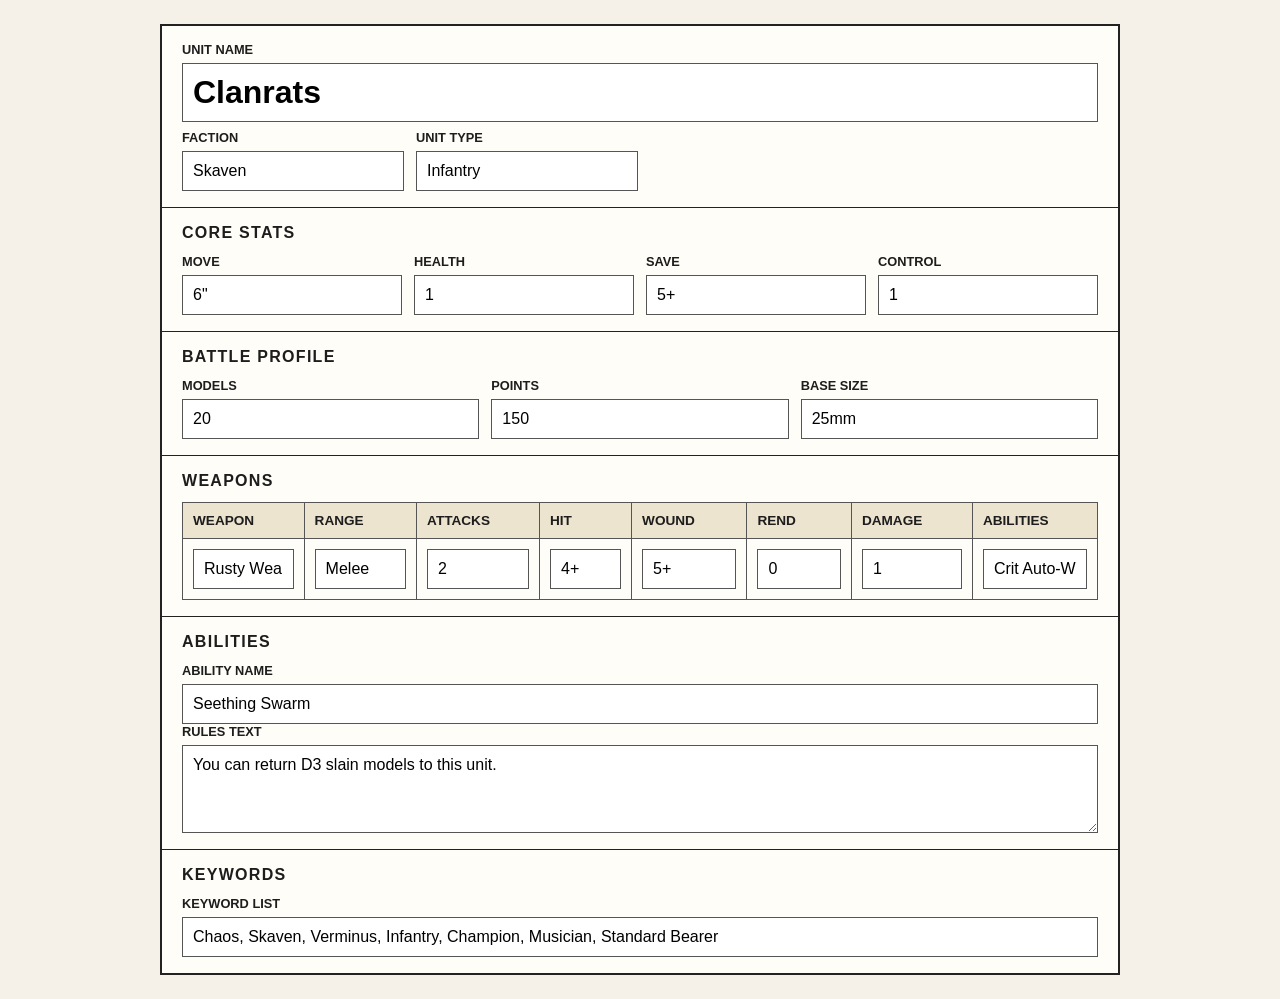
==== src/warscroll.html @ f7bf456a "Add stripped-down static warscroll layout Agent-Logs-Url: https://github.com/edwa5158/aos-army-build" ====
<!doctype html>
<html lang="en">
<head>
  <meta charset="utf-8">
  <meta name="viewport" content="width=device-width, initial-scale=1">
  <title>Warscroll Layout</title>
  <style>
    :root {
      color-scheme: light;
      font-family: Arial, sans-serif;
      background: #f5f1e8;
      color: #1d1d1d;
    }

    * {
      box-sizing: border-box;
    }

    body {
      margin: 0;
      padding: 24px;
    }

    main {
      max-width: 960px;
      margin: 0 auto;
      border: 2px solid #222;
      background: #fffdf7;
    }

    section,
    header {
      padding: 16px 20px;
      border-bottom: 1px solid #222;
    }

    section:last-child {
      border-bottom: 0;
    }

    h1,
    h2,
    h3,
    p {
      margin: 0;
    }

    h2 {
      margin-bottom: 12px;
      font-size: 1rem;
      text-transform: uppercase;
      letter-spacing: 0.08em;
    }

    .unit-name {
      font-size: 2rem;
      font-weight: 700;
      margin-bottom: 8px;
    }

    .unit-meta {
      display: flex;
      flex-wrap: wrap;
      gap: 12px;
    }

    .stat-grid,
    .profile-grid {
      display: grid;
      gap: 12px;
      grid-template-columns: repeat(auto-fit, minmax(120px, 1fr));
    }

    .field {
      display: grid;
      gap: 6px;
    }

    .field label {
      font-size: 0.8rem;
      font-weight: 700;
      text-transform: uppercase;
    }

    input,
    textarea {
      width: 100%;
      padding: 10px;
      border: 1px solid #555;
      background: #fff;
      font: inherit;
    }

    textarea {
      min-height: 88px;
      resize: vertical;
    }

    table {
      width: 100%;
      border-collapse: collapse;
    }

    th,
    td {
      padding: 10px;
      border: 1px solid #555;
      text-align: left;
      vertical-align: top;
    }

    th {
      background: #ece4cf;
      font-size: 0.85rem;
      text-transform: uppercase;
    }
  </style>
</head>
<body>
  <main class="warscroll">
    <header>
      <div class="field">
        <label for="unit-name">Unit Name</label>
        <input id="unit-name" class="unit-name" value="Clanrats">
      </div>
      <div class="unit-meta">
        <div class="field">
          <label for="faction">Faction</label>
          <input id="faction" value="Skaven">
        </div>
        <div class="field">
          <label for="unit-type">Unit Type</label>
          <input id="unit-type" value="Infantry">
        </div>
      </div>
    </header>

    <section aria-labelledby="core-stats">
      <h2 id="core-stats">Core Stats</h2>
      <div class="stat-grid">
        <div class="field">
          <label for="move">Move</label>
          <input id="move" value='6"'>
        </div>
        <div class="field">
          <label for="health">Health</label>
          <input id="health" value="1">
        </div>
        <div class="field">
          <label for="save">Save</label>
          <input id="save" value="5+">
        </div>
        <div class="field">
          <label for="control">Control</label>
          <input id="control" value="1">
        </div>
      </div>
    </section>

    <section aria-labelledby="battle-profile">
      <h2 id="battle-profile">Battle Profile</h2>
      <div class="profile-grid">
        <div class="field">
          <label for="models">Models</label>
          <input id="models" value="20">
        </div>
        <div class="field">
          <label for="points">Points</label>
          <input id="points" value="150">
        </div>
        <div class="field">
          <label for="base-size">Base Size</label>
          <input id="base-size" value="25mm">
        </div>
      </div>
    </section>

    <section aria-labelledby="weapons">
      <h2 id="weapons">Weapons</h2>
      <table>
        <thead>
          <tr>
            <th scope="col">Weapon</th>
            <th scope="col">Range</th>
            <th scope="col">Attacks</th>
            <th scope="col">Hit</th>
            <th scope="col">Wound</th>
            <th scope="col">Rend</th>
            <th scope="col">Damage</th>
            <th scope="col">Abilities</th>
          </tr>
        </thead>
        <tbody>
          <tr>
            <td><input aria-label="Weapon name" value="Rusty Weapons"></td>
            <td><input aria-label="Weapon range" value="Melee"></td>
            <td><input aria-label="Weapon attacks" value="2"></td>
            <td><input aria-label="Weapon hit" value="4+"></td>
            <td><input aria-label="Weapon wound" value="5+"></td>
            <td><input aria-label="Weapon rend" value="0"></td>
            <td><input aria-label="Weapon damage" value="1"></td>
            <td><input aria-label="Weapon abilities" value="Crit Auto-Wound"></td>
          </tr>
        </tbody>
      </table>
    </section>

    <section aria-labelledby="abilities">
      <h2 id="abilities">Abilities</h2>
      <div class="field">
        <label for="ability-name">Ability Name</label>
        <input id="ability-name" value="Seething Swarm">
      </div>
      <div class="field">
        <label for="ability-text">Rules Text</label>
        <textarea id="ability-text">You can return D3 slain models to this unit.</textarea>
      </div>
    </section>

    <section aria-labelledby="keywords">
      <h2 id="keywords">Keywords</h2>
      <div class="field">
        <label for="keyword-list">Keyword List</label>
        <input id="keyword-list" value="Chaos, Skaven, Verminus, Infantry, Champion, Musician, Standard Bearer">
      </div>
    </section>
  </main>
</body>
</html>
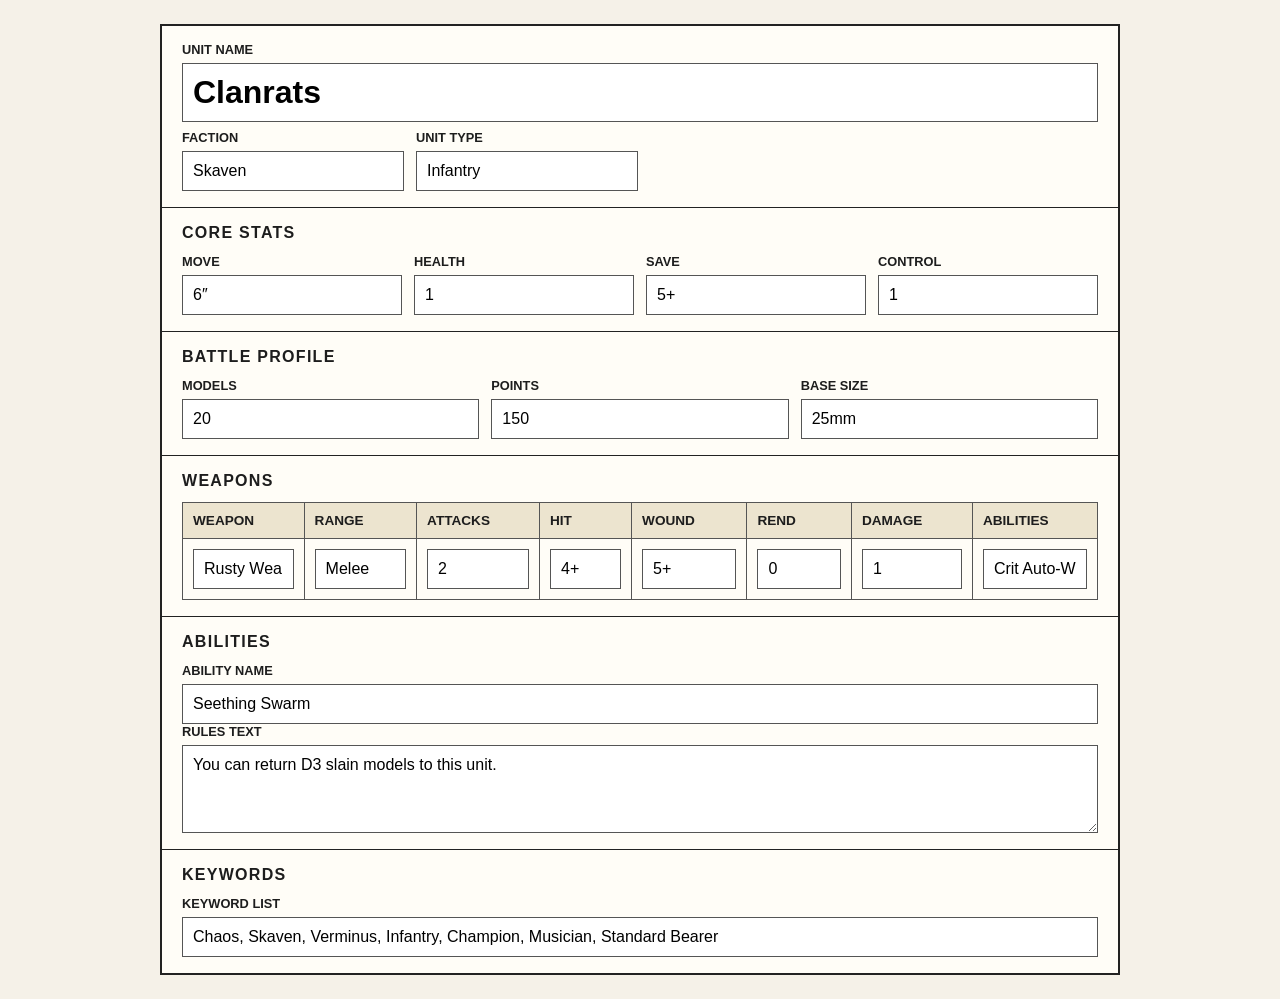
==== commit 36bf84a4: "Polish warscroll HTML validation rules Agent-Logs-Url: https://github.com/edwa5158/aos-army-builder/" ====
--- a/src/warscroll.html
+++ b/src/warscroll.html
@@ -140,7 +140,7 @@
       <div class="stat-grid">
         <div class="field">
           <label for="move">Move</label>
-          <input id="move" value='6"'>
+          <input id="move" value="6″">
         </div>
         <div class="field">
           <label for="health">Health</label>
